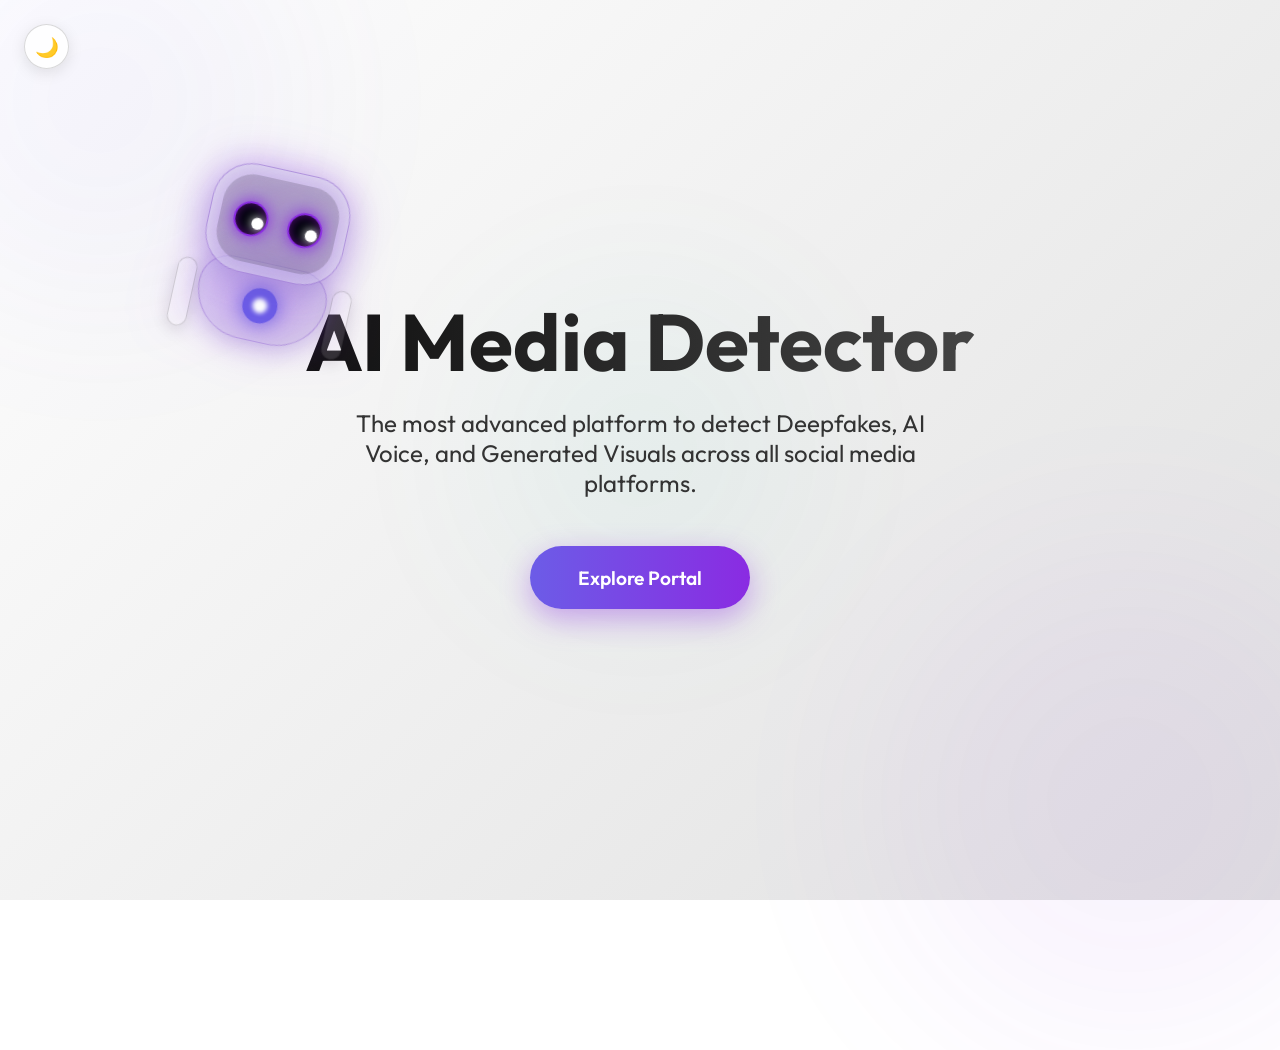
==== backend/static/index.html @ fdbb9913 "Phase 57: Optimized Forensic Migration Baseline" ====
<!DOCTYPE html>
<html lang="en">

<head>
    <meta charset="UTF-8">
    <meta name="viewport" content="width=device-width, initial-scale=1.0">
    <title>AI Media Detector</title>
    <link href="https://fonts.googleapis.com/css2?family=Outfit:wght@300;400;500;600;700&display=swap" rel="stylesheet">
    <link rel="stylesheet" href="style_v2.css">
    <script>
        // Apply theme immediately to prevent layout shift
        const savedTheme = localStorage.getItem('theme') || 'light';
        document.documentElement.setAttribute('data-theme', savedTheme);
    </script>
</head>

<body>
    <button id="theme-toggle" class="theme-toggle-btn" title="Toggle Light/Dark Mode">
        <span class="sun-icon">☀️</span>
        <span class="moon-icon">🌙</span>
    </button>
    <!-- Start hidden until token verified -->
    <script>
        if (!localStorage.getItem('token')) {
            window.location.href = 'intro.html';
        }
    </script>
    <div style="display: none;" id="app-content">
        <div class="glow-orb orb-1"></div>
        <div class="glow-orb orb-2"></div>
        <div class="glow-orb orb-3"></div>

        <main class="animate-slide-up">

            <header>
                <div class="user-nav">
                    <a id="btn-admin-panel" href="admin.html" class="btn primary-gradient btn-sm hidden">Admin Panel</a>
                    <button id="btn-logout" class="btn primary-gradient btn-sm">Sign Out</button>
                </div>
                <h1>AI Media Detector</h1>
                <p>Instantly determine if photos, videos, audio, or Instagram Reels are real or AI-generated.</p>
            </header>

            <!-- Main Input Container + Robot Layout -->
            <div class="main-page-layout">
                <div id="input-container" class="glass-panel">
                    <div class="tabs">
                        <button id="tab-upload" class="tab-btn active">Upload File</button>
                        <button id="tab-instagram" class="tab-btn">Instagram Link</button>
                        <button id="tab-youtube" class="tab-btn">YouTube Link</button>
                    </div>

                    <!-- Global Algorithm Selector (Shared across all tabs) -->
                    <div class="algo-selection-area">
                        <h4>Step 1: Choose Detection Strategy</h4>
                        <div class="algo-grid">
                            <label class="algo-card active">
                                <input type="radio" name="algo-global" value="auto" checked>
                                <span class="algo-name">Auto Cascade ✨</span>
                                <p>Automated best-of-all approach (ML + Heuristics).</p>
                            </label>
                            <label class="algo-card">
                                <input type="radio" name="algo-global" value="keyword">
                                <span class="algo-name">Keyword Tag 🏷️</span>
                                <p>Strict metadata-based text heuristics only.</p>
                            </label>
                        </div>
                    </div>

                    <!-- Sections Wrapper -->
                    <div class="sections-wrapper">
                        <!-- Upload Section -->
                        <div id="section-upload" class="section active">
                            <div id="drop-zone" class="drop-zone">
                                <div class="icon">☁️</div>
                                <h3 id="file-name">Drag & Drop your media here</h3>
                                <p id="file-size">We support any Video, Audio, or Photo</p>
                                <input type="file" id="file-input" accept="video/*,audio/*,image/*" hidden>
                            </div>
                            <button id="btn-analyze-upload" class="btn w-full" disabled>Analyze Upload</button>
                        </div>

                <!-- Instagram Section -->
                <div id="section-instagram" class="section hidden">
                    <div class="input-group">
                        <h3>Paste Instagram Link</h3>
                        <p>Enter a public Instagram Reel URL to analyze.</p>
                        <div class="url-wrapper">
                            <span class="url-icon">📷</span>
                            <input type="url" id="url-instagram" placeholder="https://instagram.com/reel/..." required>
                        </div>
                    </div>
                    <button id="btn-analyze-instagram" class="btn w-full">Analyze Instagram</button>
                </div>

                <!-- YouTube Section -->
                <div id="section-youtube" class="section hidden">
                    <div class="input-group">
                        <h3>Paste YouTube Link</h3>
                        <p>Enter a public YouTube URL to analyze.</p>
                        <div class="url-wrapper">
                            <span class="url-icon">🎥</span>
                            <input type="url" id="url-youtube" placeholder="https://youtube.com/watch?v=..." required>
                        </div>
                    </div>
                    <button id="btn-analyze-youtube" class="btn w-full">Analyze YouTube</button>
                </div>
                </div>

                <div id="error-message" class="error-msg hidden"></div>
            </div>

            <!-- AI Robot Panel (Right Side) -->
            <div class="robot-container main-robot-panel">
                <div class="robot" id="main-robot">
                    <div class="robot-head">
                        <div class="robot-face">
                            <div class="robot-eye left"><div class="eye-pupil"></div></div>
                            <div class="robot-eye right"><div class="eye-pupil"></div></div>
                        </div>
                    </div>
                    <div class="robot-body">
                        <div class="robot-chest"></div>
                        <div class="robot-arm left"></div>
                        <div class="robot-arm right"></div>
                    </div>
                </div>
                <p style="text-align:center; color:var(--text-secondary); font-size:0.8rem; margin-top:1rem;">AI Assistant — Watching your upload 👀</p>
            </div>
            </div><!-- end main-page-layout -->

            <!-- Loading State -->
            <div id="loading-container" class="glass-panel hidden text-center">
                <div class="loader"></div>
                <h2>Analyzing Media...</h2>
                <p>Our AI is scanning for deepfake artifacts and compression anomalies.</p>
            </div>

            <!-- Results State -->
            <div id="result-container" class="glass-panel hidden text-center animate-slide-up">
                <h2>Analysis Complete</h2>

                <!-- Algorithm Badge -->
                <!-- Simplified Result View (Phase 31 Final) -->
                <div id="verdict-box" class="verdict-box centered" style="margin-bottom: 2rem;">
                    <h1 id="verdict-heading" style="font-size: 2.5rem; margin-bottom: 1rem;">Verdict</h1>
                    <p id="verdict-details" style="font-size: 1.2rem; opacity: 0.9;">Details</p>
                </div>

                <!-- NEW: Forensic Heatmap Toggle Button (Phase 28) -->
                <button id="btn-view-heatmap" class="btn" style="margin-bottom: 2rem; border-color: #00ffff; color: #00ffff; background: rgba(0,255,255,0.1); width: 100%;">
                    🔍 View Detailed Forensic Heatmap
                </button>

                <!-- NEW: Forensic Heatmap Display (Phase 28) -->
                <div id="forensic-heatmap-container" class="hidden animate-slide-up" style="margin-bottom: 2.5rem; border: 1px solid var(--accent-secondary); padding: 1.5rem; border-radius: 12px; background: rgba(0,0,0,0.2);">
                    <h3 style="color: var(--accent-secondary); margin-bottom: 1rem;">🔍 Forensic Heatmap (ELA/DCT Variance)</h3>
                    <p style="font-size: 0.9rem; margin-bottom: 1.5rem; opacity: 0.8;">Color-coded hotspots (Red/Yellow) indicate potential manipulation regions.</p>
                    <div style="position: relative; display: inline-block;">
                        <img id="forensic-heatmap-img" src="" alt="Forensic Heatmap" style="max-width: 100%; border-radius: 8px; box-shadow: 0 0 15px rgba(0,255,255,0.3);">
                        <div style="position: absolute; bottom: 10px; right: 10px; background: rgba(0,0,0,0.7); padding: 2px 8px; border-radius: 4px; font-size: 0.7rem; color: #fff;">HYPER-PRECISION SCAN</div>
                    </div>
                </div>

                <!-- NEW: Toggle for Advanced Stats -->
                <button id="btn-toggle-advanced" class="btn outline" style="margin-bottom: 2rem; border-color: var(--accent-secondary); color: var(--accent-secondary);">
                    📊 Show Advanced Forensic Analytics
                </button>

                <!-- RESTORED: Advanced Stats Container (Hidden by Default) -->
                <div id="advanced-stats-container" class="hidden animate-slide-up" style="border-top: 1px solid var(--glass-border); padding-top: 2rem; margin-top: 1rem;">
                    
                    <div class="confidence-stats" style="margin-bottom: 3rem;">
                        <div class="stat-left">
                            <p>AI Prob.</p>
                            <strong id="ai-conf" style="color: var(--danger); font-size: 1.5rem;">0%</strong>
                        </div>
                        <div class="stat-right">
                            <p>Real Prob.</p>
                            <strong id="real-conf" style="color: var(--success); font-size: 1.5rem;">0%</strong>
                        </div>
                    </div>

                    <!-- Performance Analysis Side-by-Side -->
                    <div style="margin-bottom: 2rem; border-bottom: 1px solid var(--glass-border); padding-bottom: 1rem;">
                        <h3 style="color: var(--accent-secondary); margin-bottom: 0.5rem; text-align: left;">📈 Performance Analysis Benchmarks</h3>
                        <p style="color: var(--text-secondary); font-size: 0.9rem; text-align: left;">Comparative evaluation of current detection strategies.</p>
                    </div>

                    <div class="metrics-grid" style="display: grid; grid-template-columns: 1fr 1fr; gap: 3rem; text-align: left;">
                        <!-- Pillar 1: Machine Learning -->
                        <div class="stats-pillar">
                            <h4 style="color: var(--accent-primary); margin-bottom: 1.5rem; display: flex; align-items: center; gap: 10px;">
                                🧠 Deep Learning (ViT)
                                <span style="font-size: 0.7rem; background: rgba(138,43,226,0.2); padding: 2px 8px; border-radius: 10px;">Primary</span>
                            </h4>
                            
                            <div class="metric-group" style="display: flex; flex-direction: column; gap: 1rem;">
                                <!-- Accuracy -->
                                <div class="chart-row">
                                    <div style="display: flex; justify-content: space-between; font-size: 0.85rem;">
                                        <span>Accuracy</span>
                                        <strong id="ml-acc-val">94%</strong>
                                    </div>
                                    <div style="height: 6px; background: var(--glass-border); border-radius: 5px; overflow: hidden; margin-top: 4px;">
                                        <div id="ml-acc-bar" style="height: 100%; width: 94%; background: #a29bfe;"></div>
                                    </div>
                                </div>
                                <!-- Precision/Recall/F1 -->
                                <div style="display: grid; grid-template-columns: 1fr 1fr 1fr; gap: 10px; margin-top: 5px; text-align: center;">
                                    <div style="background: rgba(255,255,255,0.05); padding: 5px; border-radius: 5px;">
                                        <small style="display:block; opacity: 0.6; font-size: 0.7rem;">Precision</small>
                                        <strong id="ml-prec-val" style="font-size: 0.9rem;">92%</strong>
                                    </div>
                                    <div style="background: rgba(255,255,255,0.05); padding: 5px; border-radius: 5px;">
                                        <small style="display:block; opacity: 0.6; font-size: 0.7rem;">Recall</small>
                                        <strong id="ml-rec-val" style="font-size: 0.9rem;">93%</strong>
                                    </div>
                                    <div style="background: rgba(255,255,255,0.05); padding: 5px; border-radius: 5px;">
                                        <small style="display:block; opacity: 0.6; font-size: 0.7rem;">F1-Score</small>
                                        <strong id="ml-f1-val" style="font-size: 0.9rem;">92%</strong>
                                    </div>
                                </div>
                            </div>

                            <div style="margin-top: 1.5rem;">
                                <small style="display:block; margin-bottom: 0.5rem; opacity: 0.7;">Confusion Matrix (ML)</small>
                                <div style="display: grid; grid-template-columns: 1fr 1fr; gap: 4px; font-size: 0.8rem;">
                                    <div style="background: rgba(0,230,118,0.1); padding: 5px; border-radius: 4px;">TP: <span id="ml-tp">470</span></div>
                                    <div style="background: rgba(255,23,68,0.1); padding: 5px; border-radius: 4px;">FP: <span id="ml-fp">40</span></div>
                                    <div style="background: rgba(255,23,68,0.1); padding: 5px; border-radius: 4px;">FN: <span id="ml-fn">35</span></div>
                                    <div style="background: rgba(0,230,118,0.1); padding: 5px; border-radius: 4px;">TN: <span id="ml-tn">455</span></div>
                                </div>
                            </div>
                        </div>

                        <!-- Pillar 2: Keyword Heuristic -->
                        <div class="stats-pillar">
                            <h4 style="color: #f59e0b; margin-bottom: 1.5rem; display: flex; align-items: center; gap: 10px;">
                                🏷️ Keyword Heuristic
                                <span style="font-size: 0.7rem; background: rgba(245,158,11,0.2); padding: 2px 8px; border-radius: 10px;">Fast Scan</span>
                            </h4>
                            
                            <div class="metric-group" style="display: flex; flex-direction: column; gap: 1rem;">
                                <!-- Accuracy -->
                                <div class="chart-row">
                                    <div style="display: flex; justify-content: space-between; font-size: 0.85rem;">
                                        <span>Accuracy</span>
                                        <strong id="kw-acc-val">85%</strong>
                                    </div>
                                    <div style="height: 6px; background: var(--glass-border); border-radius: 5px; overflow: hidden; margin-top: 4px;">
                                        <div id="kw-acc-bar" style="height: 100%; width: 85%; background: #f59e0b;"></div>
                                    </div>
                                </div>
                                <!-- Precision/Recall/F1 -->
                                <div style="display: grid; grid-template-columns: 1fr 1fr 1fr; gap: 10px; margin-top: 5px; text-align: center;">
                                    <div style="background: rgba(255,255,255,0.05); padding: 5px; border-radius: 5px;">
                                        <small style="display:block; opacity: 0.6; font-size: 0.7rem;">Precision</small>
                                        <strong id="kw-prec-val" style="font-size: 0.9rem;">95%</strong>
                                    </div>
                                    <div style="background: rgba(255,255,255,0.05); padding: 5px; border-radius: 5px;">
                                        <small style="display:block; opacity: 0.6; font-size: 0.7rem;">Recall</small>
                                        <strong id="kw-rec-val" style="font-size: 0.9rem;">75%</strong>
                                    </div>
                                    <div style="background: rgba(255,255,255,0.05); padding: 5px; border-radius: 5px;">
                                        <small style="display:block; opacity: 0.6; font-size: 0.7rem;">F1-Score</small>
                                        <strong id="kw-f1-val" style="font-size: 0.9rem;">84%</strong>
                                    </div>
                                </div>
                            </div>

                            <div style="margin-top: 1.5rem;">
                                <small style="display:block; margin-bottom: 0.5rem; opacity: 0.7;">Confusion Matrix (Keyword)</small>
                                <div style="display: grid; grid-template-columns: 1fr 1fr; gap: 4px; font-size: 0.8rem;">
                                    <div style="background: rgba(0,230,118,0.1); padding: 5px; border-radius: 4px;">TP: <span id="kw-tp">380</span></div>
                                    <div style="background: rgba(255,23,68,0.1); padding: 5px; border-radius: 4px;">FP: <span id="kw-fp">20</span></div>
                                    <div style="background: rgba(255,23,68,0.1); padding: 5px; border-radius: 4px;">FN: <span id="kw-fn">120</span></div>
                                    <div style="background: rgba(0,230,118,0.1); padding: 5px; border-radius: 4px;">TN: <span id="kw-tn">480</span></div>
                                </div>
                            </div>
                        </div>
                    </div>
                </div>

                <div class="flex-center" style="margin-top: 2rem;">
                    <button id="btn-reset" class="btn primary-gradient" style="padding: 1rem 3rem; font-size: 1.1rem; box-shadow: 0 0 20px rgba(138, 43, 226, 0.4);">Check Another Media 🔄</button>
                </div>
            </div>
    </div>
    </main>
    </div>

    <script src="script_v2.js?v=50"></script>

    <!-- AI Guide Panel -->
    <div id="ai-guide" class="guide-panel animate-slide-up">
        <div class="guide-header">
            <span class="guide-robot-mini">🤖</span>
            <h5>AI Assistant Guidance</h5>
        </div>
        <div class="guide-content">
            <p id="guide-text">Welcome! To get started, please select a detection tab above.</p>
        </div>
        <div class="guide-steps">
            <div class="guide-dot active"></div>
            <div class="guide-dot"></div>
            <div class="guide-dot"></div>
            <div class="guide-dot"></div>
        </div>
    </div>
</body>

</html>
---- backend/static/style_v2.css ----
@import url('https://fonts.googleapis.com/css2?family=Outfit:wght@300;400;500;600;700&display=swap');

:root {
    /* Light Theme (Default) */
    --bg-gradient-start: #ffffff;
    --bg-gradient-end: #e0e0e0;
    --glass-bg: rgba(255, 255, 255, 0.85);
    --glass-border: rgba(0, 0, 0, 0.15);
    --glass-highlight: rgba(138, 43, 226, 0.1);
    --text-primary: #000000;
    --text-secondary: #333333;
    --accent-primary: #6c5ce7;
    --accent-secondary: #8a2be2;
    --success: #00b894;
    --danger: #d63031;
    --orb-opacity: 0.05;
    --header-gradient: linear-gradient(90deg, #111, #444);
}

/* SIMPLIFIED UI MODE (Phase 26) */
.hide-metrics {
    display: none !important;
}

.verdict-box.centered {
    margin-top: 2rem;
    padding: 2.5rem;
    border-radius: 20px;
    background: rgba(138, 43, 226, 0.1);
    border: 2px dashed var(--accent-primary);
    max-width: 600px;
    margin-left: auto;
    margin-right: auto;
}

[data-theme="dark"] {
    /* Dark Theme */
    --bg-gradient-start: #0a0510;
    --bg-gradient-end: #170b28;
    --glass-bg: rgba(255, 255, 255, 0.05);
    --glass-border: rgba(255, 255, 255, 0.1);
    --glass-highlight: rgba(255, 255, 255, 0.2);
    --text-primary: #ffffff;
    --text-secondary: #a09eb0;
    --accent-primary: #8a2be2;
    --accent-secondary: #bc13fe;
    --success: #00e676;
    --danger: #ff1744;
    --orb-opacity: 0.4;
    --header-gradient: linear-gradient(90deg, #fff, #a09eb0);
}

* {
    margin: 0;
    padding: 0;
    box-sizing: border-box;
    font-family: 'Outfit', sans-serif;
}

body {
    background: linear-gradient(135deg, var(--bg-gradient-start) 0%, var(--bg-gradient-end) 100%);
    background-size: cover;
    background-position: center;
    background-attachment: fixed;
    color: var(--text-primary);
    min-height: 100vh;
    overflow-x: hidden;
    position: relative;
    transition: background 0.5s ease, color 0.5s ease;
}

html.theme-transition * {
    transition: background 0.5s ease, color 0.5s ease, border-color 0.5s ease, box-shadow 0.5s ease !important;
}

body.danger-mode {
    background: linear-gradient(135deg, rgba(255, 0, 0, 0.9) 0%, rgba(139, 0, 0, 0.95) 100%), url('bg.png');
    background-size: cover;
    background-position: center;
    background-attachment: fixed;
}

body.danger-mode .glass-panel {
    border-color: rgba(255, 0, 0, 0.5);
    box-shadow: 0 8px 32px 0 rgba(255, 0, 0, 0.4);
}

body.danger-mode .glow-orb {
    background: rgba(255, 0, 0, 0.6) !important;
}

body.danger-mode h1,
body.danger-mode h2,
body.danger-mode h3 {
    color: #ffcccc !important;
    background: none !important;
    -webkit-text-fill-color: #ffcccc !important;
}

.glow-orb {
    position: absolute;
    border-radius: 50%;
    filter: blur(100px);
    z-index: -1;
    animation: float 20s infinite alternate ease-in-out;
}

.orb-1 {
    width: 400px;
    height: 400px;
    background: var(--accent-primary);
    opacity: var(--orb-opacity);
    top: -100px;
    left: -100px;
}

.orb-2 {
    width: 500px;
    height: 500px;
    background: var(--accent-secondary);
    opacity: var(--orb-opacity);
    bottom: -150px;
    right: -100px;
    animation-delay: -10s;
}

.orb-3 {
    width: 300px;
    height: 300px;
    background: var(--success);
    opacity: var(--orb-opacity);
    top: 50%;
    left: 50%;
    transform: translate(-50%, -50%);
    animation-duration: 25s;
}

@keyframes float {
    0% {
        transform: translateY(0) scale(1);
    }

    50% {
        transform: translateY(50px) scale(1.1);
    }

    100% {
        transform: translateY(-50px) scale(0.9);
    }
}

main {
    max-width: 800px;
    margin: 0 auto;
    padding: 4rem 2rem;
}

header {
    text-align: center;
    margin-bottom: 3rem;
}

header h1 {
    font-size: 3rem;
    font-weight: 700;
    margin-bottom: 0.5rem;
    background: var(--header-gradient);
    -webkit-background-clip: text;
    background-clip: text;
    -webkit-text-fill-color: transparent;
}

header p {
    color: var(--text-secondary);
    font-size: 1.2rem;
}

.user-nav {
    position: absolute;
    top: 1rem;
    right: 2rem;
    z-index: 100;
}

.btn-sm {
    padding: 0.4rem 1rem;
    font-size: 0.85rem;
    border-radius: 30px;
}

.glass-panel {
    background: var(--glass-bg);
    backdrop-filter: blur(16px);
    -webkit-backdrop-filter: blur(16px);
    border: 1px solid var(--glass-border);
    border-radius: 24px;
    padding: 2rem;
    box-shadow: 0 8px 32px 0 rgba(0, 0, 0, 0.37);
    transition: transform 0.3s ease, box-shadow 0.3s ease;
    margin-bottom: 2rem;
}

.tabs {
    display: flex;
    gap: 1rem;
    margin-bottom: 2rem;
    border-bottom: 1px solid var(--glass-border);
    padding-bottom: 1rem;
}

.tab-btn {
    background: none;
    border: none;
    color: var(--text-secondary);
    font-size: 1.1rem;
    font-weight: 600;
    cursor: pointer;
    transition: color 0.3s;
}

.tab-btn.active {
    color: var(--accent-secondary);
}

.section {
    display: none;
    opacity: 0;
    transform: translateY(10px);
    transition: all 0.4s cubic-bezier(0.16, 1, 0.3, 1);
}

.section.active {
    display: block;
    opacity: 1;
    transform: translateY(0);
    animation: slideUp 0.5s cubic-bezier(0.16, 1, 0.3, 1) forwards;
}

.hidden {
    display: none !important;
}

/* Drop Zone */
.drop-zone {
    border: 2px dashed var(--glass-border);
    border-radius: 16px;
    padding: 4rem 2rem;
    text-align: center;
    transition: all 0.3s ease;
    margin-bottom: 1.5rem;
    cursor: pointer;
}

.drop-zone.dragover {
    border-color: var(--accent-secondary);
    background: rgba(188, 19, 254, 0.05);
}

.drop-zone .icon {
    font-size: 3rem;
    margin-bottom: 1rem;
    color: var(--accent-primary);
}

.drop-zone h3 {
    font-size: 1.4rem;
    margin-bottom: 0.5rem;
}

.drop-zone p {
    color: var(--text-secondary);
}

/* Inputs */
.input-group {
    margin-bottom: 2rem;
}

.input-group h3 {
    font-size: 1.4rem;
    margin-bottom: 0.8rem;
}

.input-group p {
    color: var(--text-secondary);
    margin-bottom: 1.5rem;
}

.url-wrapper {
    position: relative;
}

.url-icon {
    position: absolute;
    left: 1rem;
    top: 50%;
    transform: translateY(-50%);
    color: var(--accent-secondary);
}

input[type="url"] {
    width: 100%;
    padding: 1rem 1rem 1rem 3rem;
    border-radius: 12px;
    border: 1px solid var(--glass-border);
    background: rgba(255, 255, 255, 0.05);
    color: var(--text-primary);
    font-size: 1rem;
    outline: none;
    transition: border-color 0.3s;
}

input[type="url"]:focus {
    border-color: var(--accent-secondary);
}

/* Camera Section */
.camera-container {
    position: relative;
    width: 100%;
    aspect-ratio: 16/9;
    background: rgba(0, 0, 0, 0.4);
    border: 2px solid var(--glass-border);
    border-radius: 16px;
    overflow: hidden;
    margin-bottom: 1.5rem;
    box-shadow: inset 0 0 20px rgba(0, 0, 0, 0.5);
}

#camera-preview {
    width: 100%;
    height: 100%;
    object-fit: cover;
    transform: scaleX(-1);
    /* Mirror effect for webcam */
}

.tracking-canvas {
    position: absolute;
    top: 0;
    left: 0;
    width: 100%;
    height: 100%;
    pointer-events: none;
    z-index: 5;
}

.camera-overlay {
    position: absolute;
    top: 0;
    left: 0;
    width: 100%;
    height: 100%;
    display: flex;
    align-items: center;
    justify-content: center;
    background: rgba(0, 0, 0, 0.6);
    color: var(--text-secondary);
    font-size: 1.1rem;
    z-index: 10;
    transition: opacity 0.3s ease;
}

.camera-overlay.hidden {
    opacity: 0;
    pointer-events: none;
}

.live-result-overlay {
    position: absolute;
    bottom: 20px;
    left: 50%;
    transform: translateX(-50%);
    background: rgba(0, 0, 0, 0.75);
    backdrop-filter: blur(10px);
    border: 1px solid var(--glass-border);
    border-radius: 30px;
    padding: 0.8rem 2rem;
    color: white;
    font-size: 1.2rem;
    font-weight: 700;
    z-index: 20;
    transition: all 0.3s ease;
    box-shadow: 0 4px 15px rgba(0, 0, 0, 0.5);
}

.live-result-overlay.hidden {
    opacity: 0;
    transform: translate(-50%, 20px);
    pointer-events: none;
}

.live-result-ai {
    color: var(--danger) !important;
    text-shadow: 0 0 10px rgba(255, 23, 68, 0.5);
    border-color: rgba(255, 23, 68, 0.5);
}

.live-result-real {
    color: var(--success) !important;
    text-shadow: 0 0 10px rgba(0, 230, 118, 0.5);
    border-color: rgba(0, 230, 118, 0.5);
}

/* Buttons */
.btn {
    background: linear-gradient(90deg, var(--accent-primary), var(--accent-secondary));
    color: white;
    border: none;
    padding: 0.8rem 1.5rem;
    border-radius: 12px;
    font-weight: 600;
    font-size: 1rem;
    cursor: pointer;
    transition: all 0.3s ease;
    box-shadow: 0 4px 15px rgba(138, 43, 226, 0.4);
    display: inline-flex;
    align-items: center;
    justify-content: center;
}

.btn.w-full {
    width: 100%;
}

.btn:hover:not(:disabled) {
    transform: translateY(-2px);
    box-shadow: 0 6px 20px rgba(188, 19, 254, 0.6);
}

.btn:disabled {
    opacity: 0.6;
    cursor: not-allowed;
    transform: none;
    box-shadow: none;
}

.btn.outline {
    background: transparent;
    border: 1px solid var(--glass-border);
    color: var(--text-primary);
    box-shadow: none;
}



.theme-toggle-btn {
    position: fixed;
    top: 1.5rem;
    left: 1.5rem;
    z-index: 1000;
    width: 45px;
    height: 45px;
    border-radius: 50%;
    border: 1px solid var(--glass-border);
    background: var(--glass-bg);
    backdrop-filter: blur(10px);
    cursor: pointer;
    display: flex;
    align-items: center;
    justify-content: center;
    font-size: 1.2rem;
    transition: all 0.3s ease;
    box-shadow: 0 4px 15px rgba(0,0,0,0.2);
}

.theme-toggle-btn:hover {
    transform: rotate(30deg) scale(1.1);
    border-color: var(--accent-primary);
    box-shadow: 0 0 20px var(--glass-highlight);
}

[data-theme="dark"] .sun-icon { display: block; }
[data-theme="dark"] .moon-icon { display: none; }
[data-theme="light"] .sun-icon { display: none; }
[data-theme="light"] .moon-icon { display: block; }

.primary-gradient {
    background: linear-gradient(135deg, #6c5ce7 0%, #a29bfe 100%) !important;
    color: white !important;
    border: none !important;
}

.flex-center {
    display: flex;
    justify-content: center;
    align-items: center;
}

/* Loader */
.loader {
    width: 60px;
    height: 60px;
    border: 4px solid var(--glass-border);
    border-top-color: var(--accent-secondary);
    border-radius: 50%;
    animation: spin 1s linear infinite;
    margin: 0 auto 1.5rem auto;
}

@keyframes spin {
    100% {
        transform: rotate(360deg);
    }
}

/* Error msg */
.error-msg {
    margin-top: 1rem;
    padding: 1rem;
    background: rgba(255, 23, 68, 0.1);
    border: 1px solid var(--danger);
    border-radius: 12px;
    color: var(--danger);
}

/* Results section */
.text-center {
    text-align: center;
}

#result-container h2 {
    font-size: 2rem;
    margin-bottom: 1rem;
}

.progress-circle {
    position: relative;
    width: 200px;
    height: 200px;
    margin: 2rem auto;
}

.progress-circle svg {
    width: 200px;
    height: 200px;
    transform: rotate(-90deg);
}

.progress-circle circle {
    fill: none;
    stroke-width: 12;
    stroke-linecap: round;
}

.progress-circle .bg {
    stroke: var(--glass-border);
}

.progress-circle .progress {
    stroke: var(--success);
    /* Default */
    stroke-dasharray: 565.48;
    stroke-dashoffset: 565.48;
    /* Starts empty */
    transition: stroke-dashoffset 0.1s linear, stroke 0.3s;
}

.progress-text {
    position: absolute;
    top: 50%;
    left: 50%;
    transform: translate(-50%, -50%);
    display: flex;
    flex-direction: column;
    align-items: center;
}

#score-text {
    font-size: 3rem;
    font-weight: 700;
    color: var(--success);
    transition: color 0.3s;
}

.progress-text small {
    color: var(--text-secondary);
    font-size: 0.9rem;
    text-transform: uppercase;
    letter-spacing: 2px;
}

/* Model Details Panel */
.model-details-panel {
    background: rgba(0, 0, 0, 0.25);
    border: 1px solid var(--accent-secondary);
    border-radius: 16px;
    margin: 1.5rem auto;
    padding: 1.2rem;
    text-align: left;
    max-width: 500px;
}

.model-details-header {
    display: flex;
    align-items: center;
    gap: 0.8rem;
    margin-bottom: 1rem;
    border-bottom: 1px solid rgba(255, 255, 255, 0.1);
    padding-bottom: 0.5rem;
}

.model-details-header h4 {
    font-size: 0.9rem;
    text-transform: uppercase;
    letter-spacing: 1px;
    color: var(--accent-secondary);
}

.pulse-dot {
    width: 8px;
    height: 8px;
    background: var(--accent-secondary);
    border-radius: 50%;
    box-shadow: 0 0 10px var(--accent-secondary);
    animation: anchorPulse 2s infinite;
}

@keyframes anchorPulse {
    0% { transform: scale(1); opacity: 1; }
    50% { transform: scale(1.5); opacity: 0.5; }
    100% { transform: scale(1); opacity: 1; }
}

.model-details-grid {
    display: grid;
    grid-template-columns: 1fr 1fr;
    gap: 1rem;
}

.model-detail-item {
    display: flex;
    flex-direction: column;
}

.model-detail-item .label {
    font-size: 0.75rem;
    color: var(--text-secondary);
    margin-bottom: 0.2rem;
}

.model-detail-item strong {
    font-family: 'Courier New', Courier, monospace;
    font-size: 0.9rem;
    color: var(--text-primary);
}

#verdict-details {
    color: var(--text-secondary);
    line-height: 1.6;
}

.confidence-stats {
    display: flex;
    justify-content: space-between;
    padding: 0 2rem;
    margin-bottom: 2rem;
}

.stat-left {
    text-align: left;
}

.stat-right {
    text-align: right;
}

.confidence-stats p {
    color: var(--text-secondary);
    font-size: 0.9rem;
    margin-bottom: 0.3rem;
}

#ai-conf {
    font-size: 1.2rem;
    font-weight: 600;
    color: var(--danger);
}

#real-conf {
    font-size: 1.2rem;
    font-weight: 600;
    color: var(--success);
}

@keyframes slideUp {
    from {
        opacity: 0;
        transform: translateY(20px);
    }

    to {
        opacity: 1;
        transform: translateY(0);
    }
}

.animate-slide-up {
    animation: slideUp 0.6s cubic-bezier(0.16, 1, 0.3, 1) forwards;
}

/* --- Robot Animation Styles --- */
.robot-container {
    display: flex;
    justify-content: center;
    margin-top: 1rem;
    perspective: 1000px;
}

.theme-toggle-btn {
    position: fixed;
    top: 1.5rem;
    left: 1.5rem;
    background: var(--glass-bg);
    border: 1px solid var(--glass-border);
    backdrop-filter: blur(10px);
    color: var(--text-primary);
    padding: 0.6rem;
    border-radius: 50%;
    width: 45px;
    height: 45px;
    cursor: pointer;
    z-index: 2000;
    font-size: 1.2rem;
    display: flex;
    align-items: center;
    justify-content: center;
    transition: all 0.4s cubic-bezier(0.34, 1.56, 0.64, 1);
    box-shadow: 0 4px 15px rgba(0, 0, 0, 0.1);
}

.theme-toggle-btn:hover {
    transform: scale(1.15) rotate(180deg);
    border-color: var(--accent-secondary);
    background: var(--glass-highlight);
    box-shadow: 0 0 20px var(--accent-secondary);
}

.theme-toggle-btn:active {
    transform: scale(0.9);
}

/* Admin button - black text for visibility */
[data-theme="dark"] #btn-admin-panel {
    color: #000000 !important;
}

/* Main Page Layout - side by side with robot */
.main-page-layout {
    display: flex;
    align-items: flex-start;
    gap: 2.5rem;
    justify-content: center;
}

.main-robot-panel {
    flex-shrink: 0;
    display: flex;
    flex-direction: column;
    align-items: center;
    padding-top: 2rem;
}

@media (max-width: 900px) {
    .main-page-layout {
        flex-direction: column;
        align-items: center;
    }
    .main-robot-panel {
        padding-top: 0;
    }
}

/* Theme toggle - sun icon visibility */
[data-theme="dark"] .theme-toggle-btn .sun-icon { display: block; }
[data-theme="dark"] .theme-toggle-btn .moon-icon { display: none; }
.theme-toggle-btn .sun-icon { display: none; }
.theme-toggle-btn .moon-icon { display: block; }


/* --- Auth Layout Layout --- */
.auth-content-wrapper {
    display: flex;
    align-items: center;
    justify-content: center;
    gap: 3rem;
    max-width: 1000px;
    margin: 0 auto;
}

.auth-container {
    max-width: 1000px !important;
}

@media (max-width: 850px) {
    .auth-content-wrapper {
        flex-direction: column;
        gap: 2rem;
    }
    .robot-container {
        margin-top: 2rem;
    }
}

/* --- Upgraded Robot Design --- */
.robot-container {
    display: flex;
    justify-content: center;
    margin-top: 0;
    perspective: 1000px;
    z-index: 100;
}

.robot {
    width: 200px;
    height: 220px;
    position: relative;
    transition: transform 0.6s cubic-bezier(0.34, 1.56, 0.64, 1);
}

.robot-head {
    width: 140px;
    height: 110px;
    /* Light mode: frosted white glass */
    background: linear-gradient(145deg, rgba(200, 190, 230, 0.6), rgba(180, 170, 220, 0.4));
    backdrop-filter: blur(15px);
    border: 1px solid rgba(130, 80, 200, 0.4);
    border-radius: 40px;
    margin: 0 auto;
    position: relative;
    z-index: 10;
    overflow: hidden;
    box-shadow: 0 10px 30px rgba(100, 80, 180, 0.25), inset 0 0 15px rgba(255, 255, 255, 0.3);
    animation: robotFloat 4s infinite ease-in-out;
}

[data-theme="dark"] .robot-head {
    background: linear-gradient(145deg, rgba(80, 40, 140, 0.9), rgba(50, 20, 100, 0.95));
    border-color: rgba(188, 19, 254, 0.5);
    box-shadow: 0 10px 30px rgba(0,0,0,0.5), 0 0 25px rgba(138,43,226,0.3), inset 0 0 15px rgba(188,19,254,0.15);
}

.robot-face {
    width: 100%;
    height: 100%;
    display: flex;
    justify-content: center;
    align-items: center;
    gap: 20px;
    background: rgba(0, 0, 0, 0.15);
    border-radius: 30px;
    margin: 10px;
    width: calc(100% - 20px);
    height: calc(100% - 20px);
}

[data-theme="dark"] .robot-face {
    background: rgba(0, 0, 0, 0.35);
}

.robot-eye {
    width: 35px;
    height: 35px;
    background: #050510; /* Deeper black */
    border-radius: 50%;
    position: relative;
    border: 2px solid var(--accent-secondary);
    box-shadow: 0 0 15px var(--accent-secondary), inset 0 0 10px rgba(188, 19, 254, 0.4);
    overflow: hidden;
    transition: height 0.3s cubic-bezier(0.175, 0.885, 0.32, 1.275), transform 0.3s ease;
}

.eye-pupil {
    width: 12px;
    height: 12px;
    background: #fff;
    border-radius: 50%;
    position: absolute;
    top: 50%;
    left: 50%;
    transform: translate(-50%, -50%);
    box-shadow: 0 0 10px #fff;
    transition: all 0.15s cubic-bezier(0.165, 0.84, 0.44, 1);
}

.robot-body {
    width: 130px;
    height: 80px;
    /* Light mode: lavender glass */
    background: linear-gradient(145deg, rgba(200, 180, 240, 0.5), rgba(170, 150, 210, 0.35));
    backdrop-filter: blur(10px);
    border: 1px solid rgba(130, 80, 200, 0.35);
    border-radius: 30px 30px 50px 50px;
    margin: -15px auto 0;
    position: relative;
    z-index: 5;
    box-shadow: 0 5px 20px rgba(100, 80, 180, 0.2);
}

[data-theme="dark"] .robot-body {
    background: linear-gradient(145deg, rgba(70, 30, 130, 0.9), rgba(40, 15, 80, 0.95));
    border-color: rgba(138, 43, 226, 0.5);
    box-shadow: 0 5px 25px rgba(0,0,0,0.4), 0 0 15px rgba(138,43,226,0.2);
}

.robot-chest {
    width: 35px;
    height: 35px;
    background: var(--accent-primary);
    border-radius: 50%;
    position: absolute;
    top: 25px;
    left: 50%;
    transform: translateX(-50%);
    box-shadow: 0 0 20px var(--accent-primary);
    animation: glowpulse 3s infinite;
    display: flex;
    align-items: center;
    justify-content: center;
}

.robot-chest::before {
    content: '';
    width: 15px;
    height: 15px;
    border-radius: 50%;
    background: #fff;
    filter: blur(2px);
}

.robot-arm {
    width: 20px;
    height: 70px;
    background: rgba(255, 255, 255, 0.12);
    border: 1px solid var(--glass-border);
    border-radius: 12px;
    position: absolute;
    top: 10px;
    transition: all 0.6s cubic-bezier(0.34, 1.56, 0.64, 1);
    box-shadow: 0 5px 15px rgba(0, 0, 0, 0.1);
}

.robot-arm.left {
    left: -25px;
    transform-origin: top center;
}

.robot-arm.right {
    right: -25px;
    transform-origin: top center;
}

/* Hiding eyes (Covering eyes with arms!) */
.robot.hiding-eyes .robot-eye {
    height: 4px;
    transform: scaleY(0.1);
}

.robot.hiding-eyes .robot-arm.left {
    transform: rotate(50deg) translate(35px, -45px);
    height: 100px;
    z-index: 15;
}

.robot.hiding-eyes .robot-arm.right {
    transform: rotate(-50deg) translate(-35px, -45px);
    height: 100px;
    z-index: 15;
}

/* Animations */
@keyframes robotFloat {
    0%, 100% { transform: translateY(0); }
    50% { transform: translateY(-10px); }
}

@keyframes glowpulse {
    0%, 100% { opacity: 0.5; box-shadow: 0 0 5px var(--accent-primary); }
    50% { opacity: 1; box-shadow: 0 0 20px var(--accent-primary); }
}

@keyframes blink {
    0%, 90%, 100% { transform: scaleY(1); }
    95% { transform: scaleY(0.1); }
}

@keyframes robotFlyAround {
    0% {
        top: 20%;
        left: 10%;
        transform: translate(-50%, -50%) rotate(-10deg) scale(0.8);
    }
    25% {
        top: 40%;
        left: 80%;
        transform: translate(-50%, -50%) rotate(15deg) scale(1);
    }
    50% {
        top: 80%;
        left: 50%;
        transform: translate(-50%, -50%) rotate(-5deg) scale(1.2);
    }
    75% {
        top: 30%;
        left: 20%;
        transform: translate(-50%, -50%) rotate(10deg) scale(0.9);
    }
    100% {
        top: 20%;
        left: 10%;
        transform: translate(-50%, -50%) rotate(-10deg) scale(0.8);
    }
}


.robot:not(.hiding-eyes) .robot-eye {
    animation: blink 4s infinite;
}

/* =============================================
   ALGORITHM BADGE
   ============================================= */
.algorithm-badge {
    display: inline-flex;
    align-items: center;
    gap: 0.75rem;
    border: 1.5px solid var(--accent-primary);
    border-radius: 50px;
    padding: 0.6rem 1.2rem;
    margin: 0 auto 1.5rem auto;
    background: rgba(108, 92, 231, 0.08);
    transition: border-color 0.4s ease, background 0.4s ease;
    max-width: fit-content;
}

#algorithm-icon {
    font-size: 1.6rem;
    line-height: 1;
}

.algorithm-badge-text {
    display: flex;
    flex-direction: column;
    align-items: flex-start;
}

.algorithm-badge-text small {
    font-size: 0.7rem;
    text-transform: uppercase;
    letter-spacing: 1.5px;
    color: var(--accent-primary);
    font-weight: 600;
    transition: color 0.4s ease;
}

.algorithm-badge-text strong {
    font-size: 1rem;
    font-weight: 700;
    color: var(--text-primary);
}

/* =============================================
   PROBABILITY BAR CHART
   ============================================= */
.chart-section {
    background: rgba(0,0,0,0.12);
    border-radius: 16px;
    padding: 1.5rem;
    margin: 0 0 1.5rem 0;
    text-align: left;
}

/* --- Model Performance Analysis --- */
.model-perf-section {
    border: 1px solid rgba(112, 0, 255, 0.4);
    background: rgba(112, 0, 255, 0.05);
    padding: 25px;
}

.perf-layout {
    display: flex;
    gap: 30px;
    align-items: flex-start;
    flex-wrap: wrap;
}

.perf-metrics-pillar {
    flex: 1.5;
    min-width: 300px;
}

.perf-analysis-pillar {
    flex: 1;
    min-width: 250px;
    background: rgba(255, 255, 255, 0.03);
    border-radius: 12px;
    padding: 15px;
    border: 1px solid rgba(255, 255, 255, 0.1);
}

/* Custom bar colors for new metrics */
.alpha-bar { background: linear-gradient(90deg, #00d2ff, #3a7bd5); }
.beta-bar { background: linear-gradient(90deg, #7000ff, #b100ff); }
.gamma-bar { background: linear-gradient(90deg, #00ff87, #60efff); }
.delta-bar { background: linear-gradient(90deg, #f093fb, #f5576c); }

/* Confusion Matrix Grid */
.matrix-container {
    margin-top: 15px;
}

.matrix-grid {
    display: grid;
    grid-template-columns: 1fr 1fr;
    grid-template-rows: 1fr 1fr;
    gap: 10px;
}

.matrix-cell {
    display: flex;
    flex-direction: column;
    align-items: center;
    justify-content: center;
    padding: 15px;
    border-radius: 8px;
    border: 1px solid rgba(255, 255, 255, 0.1);
    transition: transform 0.3s ease, box-shadow 0.3s ease;
    cursor: help;
}

.matrix-cell:hover {
    transform: scale(1.05);
    box-shadow: 0 0 15px rgba(255, 255, 255, 0.1);
}

.matrix-val {
    font-size: 1.4rem;
    font-weight: 800;
    font-family: 'JetBrains Mono', monospace;
}

.matrix-lbl {
    font-size: 0.75rem;
    opacity: 0.6;
    text-transform: uppercase;
    letter-spacing: 1px;
    margin-top: 5px;
}

/* Cell Colors */
.matrix-cell.tp { background: rgba(0, 255, 135, 0.15); border-color: rgba(0, 255, 135, 0.3); color: #00ff87; }
.matrix-cell.tn { background: rgba(112, 0, 255, 0.15); border-color: rgba(112, 0, 255, 0.3); color: #b100ff; }
.matrix-cell.fp { background: rgba(255, 95, 109, 0.15); border-color: rgba(255, 95, 109, 0.3); color: #ff5f6d; }
.matrix-cell.fn { background: rgba(255, 195, 113, 0.15); border-color: rgba(255, 195, 113, 0.3); color: #ffc371; }

.matrix-legend {
    display: flex;
    justify-content: space-between;
    margin-top: 12px;
    font-size: 0.75rem;
    opacity: 0.5;
    font-style: italic;
}

.chart-subtitle {
    font-size: 0.78rem;
    color: var(--accent-secondary);
    margin-bottom: 1rem;
    margin-top: -0.5rem;
    font-weight: 600;
    letter-spacing: 0.5px;
}

.chart-title {
    font-size: 0.85rem;
    text-transform: uppercase;
    letter-spacing: 2px;
    color: var(--text-secondary);
    margin-bottom: 1.2rem;
    font-weight: 600;
}

.chart-bars {
    display: flex;
    flex-direction: column;
    gap: 1rem;
}

.chart-row {
    display: grid;
    grid-template-columns: 130px 1fr 48px;
    align-items: center;
    gap: 0.8rem;
}

.chart-label {
    font-size: 0.88rem;
    font-weight: 600;
    color: var(--text-secondary);
    white-space: nowrap;
}

.chart-bar-track {
    height: 12px;
    background: var(--glass-border);
    border-radius: 50px;
    overflow: hidden;
    position: relative;
}

.chart-bar {
    height: 100%;
    width: 0%;
    border-radius: 50px;
    background: var(--accent-primary);
    transition: background 0.3s;
    box-shadow: 0 0 8px rgba(0,0,0,0.2);
}

.chart-pct {
    font-size: 0.88rem;
    font-weight: 700;
    color: var(--text-primary);
    text-align: right;
    min-width: 40px;
}

/* =============================================
   ALGORITHM SELECTOR UI
   ============================================= */
.algo-selection-area {
    margin-top: 2rem;
    margin-bottom: 2rem;
    text-align: left;
}

.algo-selection-area h4 {
    font-size: 0.9rem;
    text-transform: uppercase;
    letter-spacing: 1.5px;
    color: var(--text-secondary);
    margin-bottom: 1rem;
}

.algo-grid {
    display: grid;
    grid-template-columns: repeat(auto-fit, minmax(160px, 1fr));
    gap: 1rem;
}

.algo-card {
    background: rgba(255, 255, 255, 0.03);
    border: 1.5px solid var(--glass-border);
    border-radius: 16px;
    padding: 1.2rem;
    cursor: pointer;
    transition: all 0.3s cubic-bezier(0.16, 1, 0.3, 1);
    position: relative;
    display: flex;
    flex-direction: column;
    gap: 0.5rem;
}

.algo-card input[type="radio"] {
    display: none;
}

.algo-card:hover {
    border-color: var(--accent-primary);
    background: rgba(108, 92, 231, 0.05);
    transform: translateY(-3px);
}

.algo-card.active {
    border-color: var(--accent-secondary);
    background: rgba(138, 43, 226, 0.1);
    box-shadow: 0 0 20px rgba(138, 43, 226, 0.2);
}

.algo-name {
    font-weight: 700;
    font-size: 1rem;
    color: var(--text-primary);
}

.algo-metrics {
    font-size: 0.75rem;
    font-weight: 600;
    color: var(--accent-secondary);
    background: rgba(138, 43, 226, 0.1);
    padding: 0.2rem 0.5rem;
    border-radius: 6px;
    display: inline-block;
    width: fit-content;
}

.algo-card p {
    font-size: 0.75rem;
    color: var(--text-secondary);
    line-height: 1.3;
}

/* =============================================
   AI GUIDE PANEL
   ============================================= */
.guide-panel {
    position: fixed;
    bottom: 2rem;
    right: 2rem;
    width: 320px;
    background: var(--glass-bg);
    backdrop-filter: blur(20px);
    border: 1px solid var(--glass-border);
    border-radius: 24px;
    padding: 1.5rem;
    box-shadow: 0 15px 40px rgba(0, 0, 0, 0.4);
    z-index: 5000;
    border-bottom: 4px solid var(--accent-secondary);
}

.guide-header {
    display: flex;
    align-items: center;
    gap: 0.8rem;
    margin-bottom: 1rem;
    border-bottom: 1px solid var(--glass-border);
    padding-bottom: 0.8rem;
}

.guide-robot-mini {
    font-size: 1.5rem;
}

.guide-header h5 {
    font-size: 1rem;
    font-weight: 700;
    color: var(--text-primary);
}

.guide-content p {
    font-size: 0.95rem;
    color: var(--text-secondary);
    line-height: 1.5;
}

.guide-steps {
    display: flex;
    gap: 0.5rem;
    margin-top: 1.2rem;
}

.guide-dot {
    width: 8px;
    height: 8px;
    border-radius: 50%;
    background: var(--glass-border);
    transition: all 0.3s ease;
}

.guide-dot.active {
    width: 20px;
    border-radius: 10px;
    background: var(--accent-secondary);
}

@media (max-width: 600px) {
    .guide-panel {
        width: calc(100% - 4rem);
        left: 2rem;
        bottom: 1rem;
    }
}

/* =============================================
   METRICS DASHBOARD STYLES
   ============================================= */
.metrics-container {
    display: grid;
    grid-template-columns: repeat(auto-fit, minmax(400px, 1fr));
    gap: 2rem;
    padding: 2rem 0;
}

.metrics-container .full-width {
    grid-column: 1 / -1;
}

.metrics-chart {
    display: flex;
    flex-direction: column;
    gap: 1.5rem;
    margin-top: 1.5rem;
}

.metric-row {
    display: grid;
    grid-template-columns: 140px 1fr 50px;
    align-items: center;
    gap: 1rem;
}

.metric-label {
    font-size: 0.9rem;
    font-weight: 600;
    color: var(--text-secondary);
}

.metric-bar-track {
    height: 14px;
    background: var(--glass-border);
    border-radius: 50px;
    overflow: hidden;
}

.metric-bar {
    height: 100%;
    border-radius: 50px;
    transition: width 1s cubic-bezier(0.16, 1, 0.3, 1);
}

.metric-bar.success { background: var(--success); }
.metric-bar.primary { background: var(--accent-primary); }
.metric-bar.secondary { background: var(--accent-secondary); }
.metric-bar.accent { background: #ff9f43; }

.metric-pct {
    font-weight: 700;
    font-size: 1rem;
    text-align: right;
}

.info-grid {
    display: grid;
    grid-template-columns: repeat(auto-fit, minmax(250px, 1fr));
    gap: 1.5rem;
    margin-top: 1rem;
}

.info-card {
    background: rgba(255, 255, 255, 0.03);
    padding: 1.2rem;
    border-radius: 12px;
    border: 1px solid var(--glass-border);
}

.info-card h4 {
    color: var(--accent-primary);
    margin-bottom: 0.5rem;
}

.info-card p {
    font-size: 0.9rem;
    color: var(--text-secondary);
    line-height: 1.4;
}

@media (max-width: 500px) {
    .metrics-container {
        grid-template-columns: 1fr;
    }
    .metric-row {
        grid-template-columns: 100px 1fr 45px;
    }
}

/* ===== Algorithm Selection Cards ===== */
.algo-selection-area {
    margin-bottom: 1.5rem;
}
.algo-selection-area h4 {
    font-size: 0.8rem;
    text-transform: uppercase;
    letter-spacing: 2px;
    color: var(--text-secondary);
    margin-bottom: 0.8rem;
}
.algo-grid {
    display: grid;
    grid-template-columns: 1fr 1fr;
    gap: 0.8rem;
}
.algo-card {
    display: block;
    padding: 1rem;
    border-radius: 12px;
    border: 2px solid var(--glass-border);
    background: var(--glass-bg);
    cursor: pointer;
    transition: all 0.25s ease;
    text-align: left;
    position: relative;
}
.algo-card input[type="radio"] {
    position: absolute;
    opacity: 0;
    width: 0;
    height: 0;
}
.algo-card:hover {
    border-color: var(--accent-primary);
    transform: translateY(-2px);
    box-shadow: 0 4px 15px rgba(138, 43, 226, 0.15);
}
.algo-card.active {
    border-color: var(--accent-primary);
    background: linear-gradient(135deg, rgba(138, 43, 226, 0.15), rgba(188, 19, 254, 0.08));
    box-shadow: 0 0 20px rgba(138, 43, 226, 0.2);
}
.algo-name {
    font-weight: 600;
    font-size: 1rem;
    display: block;
    margin-bottom: 0.4rem;
    color: var(--text-primary);
}
.algo-card p {
    font-size: 0.75rem;
    color: var(--text-secondary);
    line-height: 1.3;
    margin: 0;
}

/* ===== URL Input Styles ===== */
.url-wrapper {
    display: flex;
    align-items: center;
    gap: 0.5rem;
    padding: 0.7rem 1rem;
    border-radius: 12px;
    border: 2px solid var(--glass-border);
    background: var(--glass-bg);
    transition: border-color 0.3s ease;
}
.url-wrapper:focus-within {
    border-color: var(--accent-primary);
}
.url-icon {
    font-size: 1.2rem;
}
.url-wrapper input {
    flex: 1;
    background: none;
    border: none;
    outline: none;
    font-family: 'Outfit', sans-serif;
    font-size: 0.95rem;
    color: var(--text-primary);
}
.url-wrapper input::placeholder {
    color: var(--text-secondary);
    opacity: 0.6;
}
.input-group h3 {
    font-size: 1.1rem;
    margin-bottom: 0.3rem;
}
.input-group p {
    font-size: 0.85rem;
    color: var(--text-secondary);
    margin-bottom: 0.8rem;
}
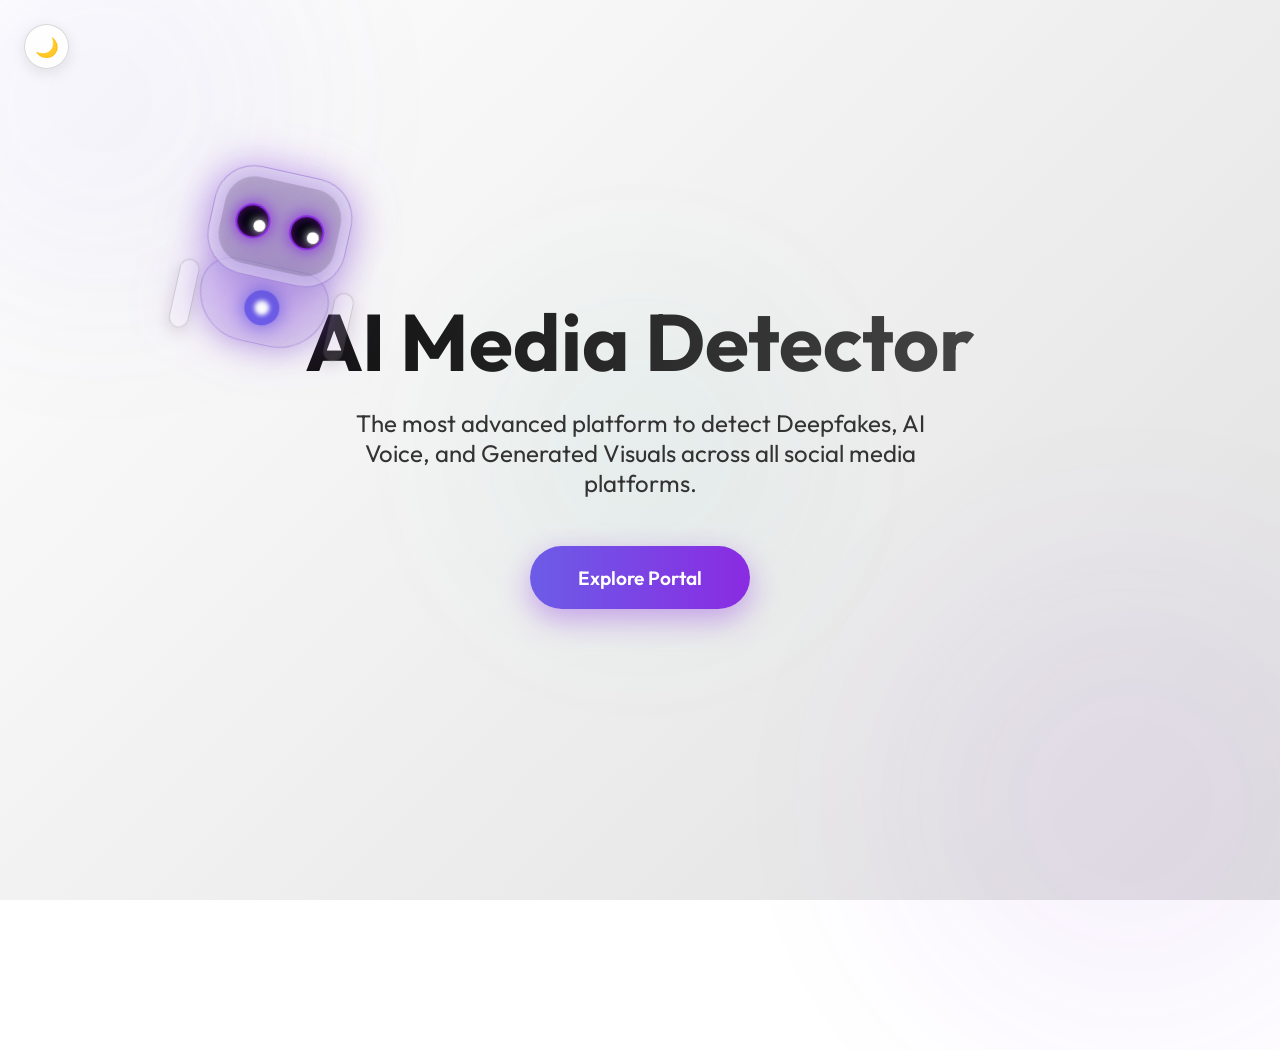
==== commit 1f660943: "Phase 58: UI Layout Relocation and Aesthetic Convergence (Secure)" ====
--- a/backend/static/index.html
+++ b/backend/static/index.html
@@ -30,13 +30,15 @@
         <div class="glow-orb orb-2"></div>
         <div class="glow-orb orb-3"></div>
 
+        <!-- Positioned at top-right via CSS -->
+        <div class="user-nav">
+            <a id="btn-admin-panel" href="admin.html" class="btn btn-sm hidden">Admin Panel</a>
+            <button id="btn-logout" class="btn btn-sm">Logout</button>
+        </div>
+
         <main class="animate-slide-up">
 
             <header>
-                <div class="user-nav">
-                    <a id="btn-admin-panel" href="admin.html" class="btn primary-gradient btn-sm hidden">Admin Panel</a>
-                    <button id="btn-logout" class="btn primary-gradient btn-sm">Sign Out</button>
-                </div>
                 <h1>AI Media Detector</h1>
                 <p>Instantly determine if photos, videos, audio, or Instagram Reels are real or AI-generated.</p>
             </header>
--- a/backend/static/style_v2.css
+++ b/backend/static/style_v2.css
@@ -176,10 +176,28 @@
 }
 
 .user-nav {
-    position: absolute;
-    top: 1rem;
-    right: 2rem;
-    z-index: 100;
+    position: fixed;
+    top: 1.5rem;
+    right: 1.5rem;
+    z-index: 2000;
+    display: flex;
+    gap: 0.8rem;
+}
+
+#btn-admin-panel {
+    background: #000 !important;
+    border: 1px solid rgba(255, 255, 255, 0.1) !important;
+    color: white !important;
+    font-weight: 700 !important;
+    box-shadow: none !important;
+}
+
+#btn-logout {
+    background: #bc13fe !important; /* Vibrant Purple */
+    color: white !important;
+    border: none !important;
+    font-weight: 700 !important;
+    box-shadow: 0 4px 15px rgba(188, 19, 254, 0.3) !important;
 }
 
 .btn-sm {
@@ -740,9 +758,9 @@
     transform: scale(0.9);
 }
 
-/* Admin button - black text for visibility */
+/* Admin button - white text confirmed */
 [data-theme="dark"] #btn-admin-panel {
-    color: #000000 !important;
+    color: #ffffff !important;
 }
 
 /* Main Page Layout - side by side with robot */
